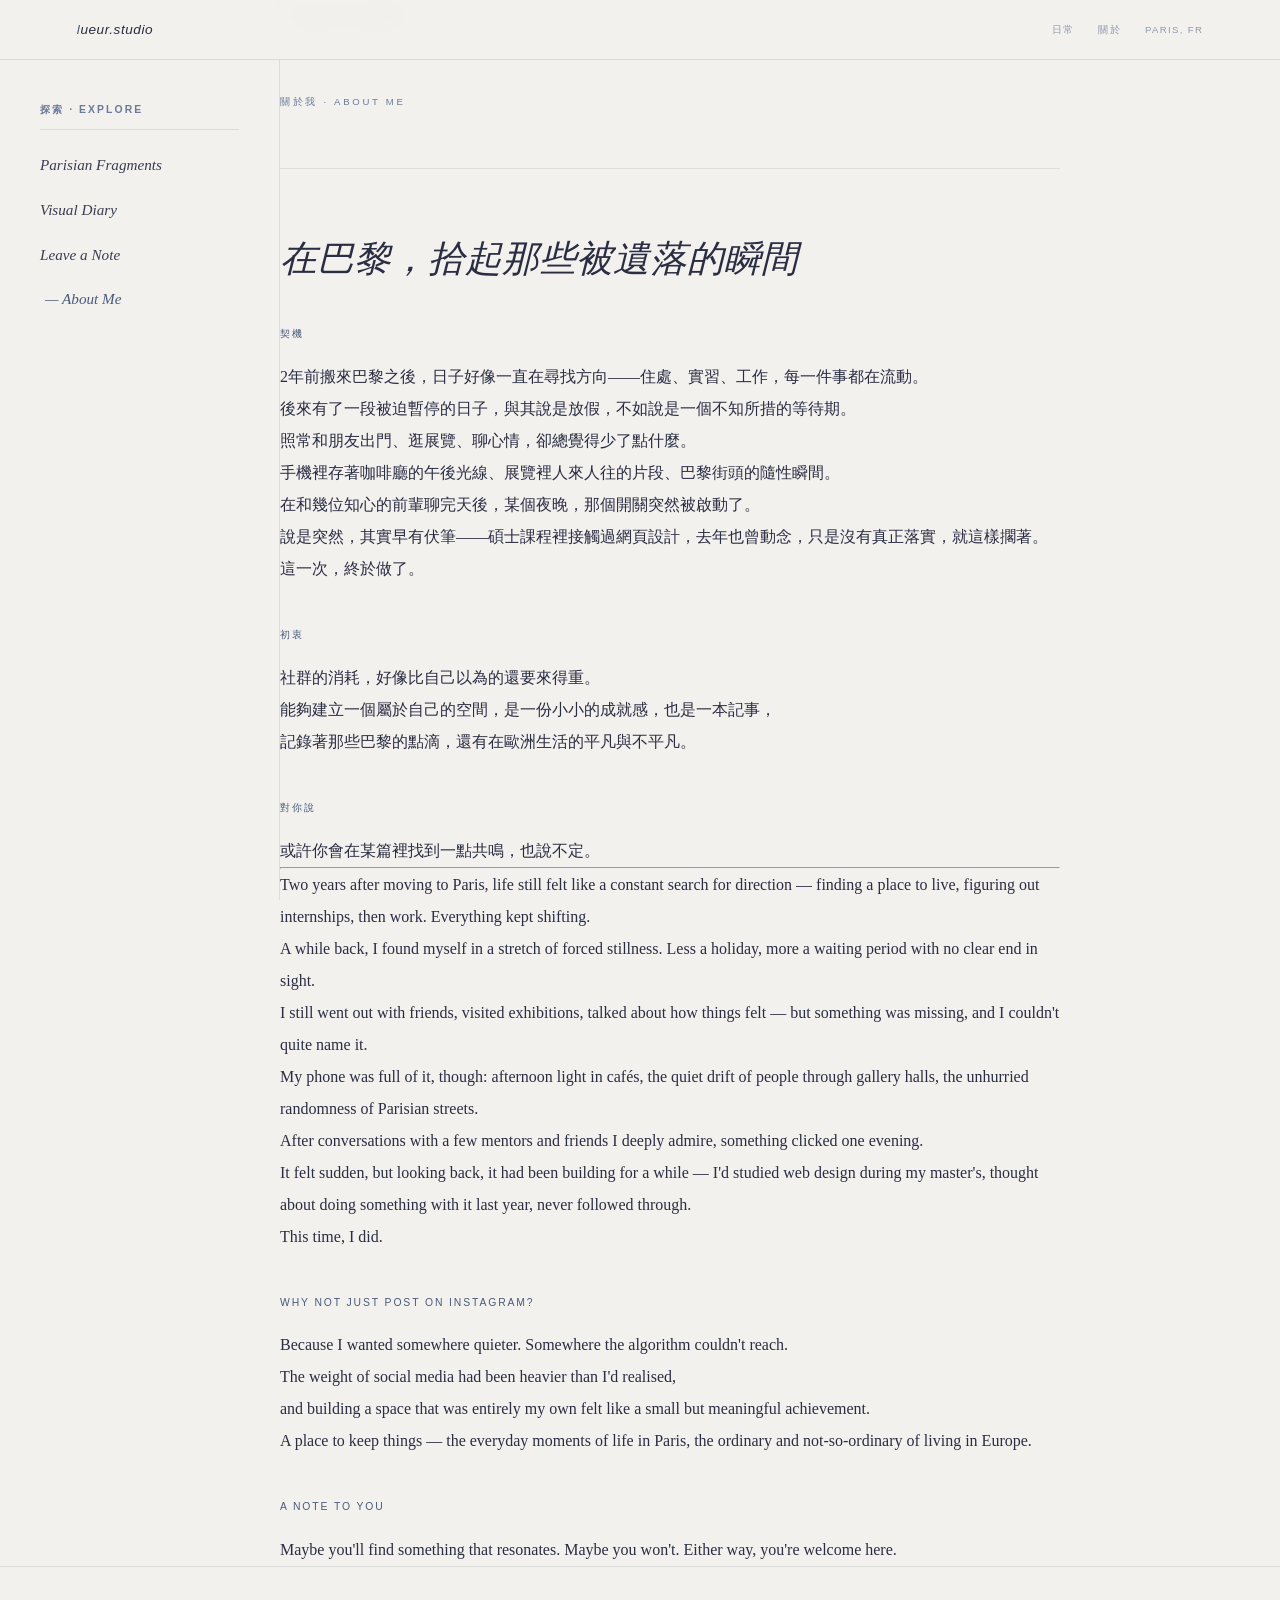
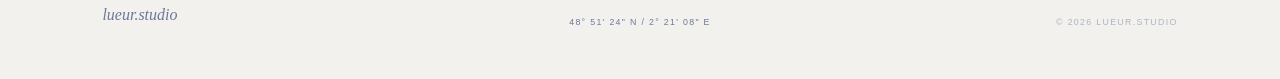
==== about.html @ e465d5a9 "Update about.html" ====
<!DOCTYPE html>
<html lang="zh-TW">
<head>
  <meta charset="UTF-8">
  <meta name="viewport" content="width=device-width, initial-scale=1">
  <title>About Me — lueur.studio</title>

  <style>
    *, *::before, *::after { box-sizing: border-box; margin: 0; padding: 0; }

    :root {
      --bg: #f2f1ee;
      --ink: #2b2d42;
      --ink2: #3a3c52;
      --muted: #8d99ae;
      --blue: #4a5a7a;
      --blue-mid: #6b7a9a;
      --border: rgba(43,45,66,.1);
      --serif: "Cormorant Garamond", "Noto Serif TC", serif;
      --mono: "Inter", sans-serif;
    }

    body {
      background: var(--bg);
      color: var(--ink);
      font-family: var(--serif);
      font-size: 16px;
      font-weight: 300;
      line-height: 2;
    }

    nav {
      position: fixed;
      top: 0;
      right: 0;
      left: 0;
      z-index: 10;
      display: flex;
      align-items: center;
      justify-content: space-between;
      height: 60px;
      padding: 0 6vw;
      border-bottom: 1px solid var(--border);
      background: rgba(242,241,238,.9);
      backdrop-filter: blur(12px);
    }

    .logo {
      color: var(--ink);
      font-family: var(--mono);
      font-size: .85rem;
      font-style: italic;
      letter-spacing: .04em;
      text-decoration: none;
    }

    .logo span { color: var(--blue); }

    .nav-r {
      display: flex;
      gap: 1.5rem;
      align-items: center;
    }

    .nav-r a,
    .nav-r span {
      color: var(--muted);
      font-family: var(--mono);
      font-size: .6rem;
      letter-spacing: .14em;
      text-decoration: none;
      text-transform: uppercase;
    }

    .main-wrapper {
      display: flex;
      flex-direction: column;
    }

    .sidebar {
      width: 100%;
      padding: 100px 2.5rem 3rem;
      border-right: 1px solid var(--border);
    }

    .side-group h3 {
      margin-bottom: 1.2rem;
      padding-bottom: .5rem;
      border-bottom: 1px solid var(--border);
      color: var(--blue-mid);
      font-family: var(--mono);
      font-size: .65rem;
      letter-spacing: .2em;
      text-transform: uppercase;
    }

    .side-list { list-style: none; }
    .side-list li { margin-bottom: .8rem; }

    .side-list a {
      color: var(--ink2);
      font-family: var(--serif);
      font-size: .95rem;
      font-style: italic;
      text-decoration: none;
    }

    .side-list a:hover,
    .side-list a.is-active {
      padding-left: 5px;
      color: var(--blue);
    }

    .side-list a.is-active::before {
      content: "— ";
    }

    main {
      flex-grow: 1;
      min-width: 0;
    }

    .about-page {
  max-width: 940px;
  margin: 0 auto;
  padding: 7rem 8% 7rem;
}

    .back-home {
      display: inline-block;
      margin-bottom: 4rem;
      color: #34312c;
      font-family: var(--serif);
      font-size: .7rem;
      letter-spacing: .16em;
      text-decoration: none;
    }

    .back-home:hover { opacity: .55; }

    .about-intro {
      max-width: 780px;
    }

    .page-label {
      display: block;
      margin-bottom: 1.2rem;
      color: var(--blue-mid);
      font-family: var(--mono);
      font-size: .6rem;
      letter-spacing: .28em;
      text-transform: uppercase;
    }

    h1 {
      margin-bottom: 3rem;
      color: var(--ink);
      font-size: clamp(2.5rem, 5vw, 4.6rem);
      font-weight: 400;
      letter-spacing: .1em;
      line-height: 1.15;
    }

    .about-intro p {
      max-width: 700px;
      margin-bottom: 1.5rem;
      color: var(--ink2);
      font-family: "Noto Serif TC", serif;
      font-size: 1rem;
      line-height: 2.3;
    }

    .about-details {
      display: grid;
      grid-template-columns: repeat(3, 1fr);
      gap: 1rem;
      max-width: 700px;
      margin-top: 4rem;
      padding-top: 1.5rem;
      border-top: 1px solid var(--border);
    }

    .about-details span {
      color: var(--blue-mid);
      font-family: var(--mono);
      font-size: .58rem;
      letter-spacing: .14em;
      text-transform: uppercase;
    }

    footer {
      display: grid;
      grid-template-columns: 1fr auto 1fr;
      gap: 2rem;
      align-items: end;
      padding: 2rem 8% 3rem;
      border-top: 1px solid var(--border);
    }

    footer a,
    footer p {
      margin: 0;
      color: var(--blue-mid);
      font-family: var(--mono);
      font-size: .55rem;
      letter-spacing: .15em;
      text-decoration: none;
      text-transform: uppercase;
    }

    footer a {
      font-family: var(--serif);
      font-size: 1rem;
      font-style: italic;
      letter-spacing: 0;
      text-transform: none;
    }

    footer p:nth-child(2) { text-align: center; }
    footer p:last-child { text-align: right; opacity: .5; }
.about-story {
  max-width: 780px;
  margin: 3.5rem 0 0;
  padding: 4rem 0 0;
  border-top: 1px solid var(--border);
}

.about-story h2 {
  margin-bottom: 2.5rem;
  color: var(--ink);
  font-size: clamp(1.7rem, 3vw, 2.3rem);
  font-style: italic;
  font-weight: 400;
  line-height: 1.4;
}

.about-story h3 {
  margin: 2.5rem 0 1rem;
  color: var(--blue);
  font-family: var(--mono);
  font-size: .65rem;
  font-style: normal;
  font-weight: 400;
  letter-spacing: .18em;
  text-transform: uppercase;
}
    @media (min-width: 1024px) {
      .main-wrapper { flex-direction: row; }

      .sidebar {
        position: sticky;
        top: 0;
        width: 280px;
        height: 100vh;
        flex-shrink: 0;
      }
    }

    @media (max-width: 768px) {
      .nav-r { gap: .8rem; }

      .about-page {
  padding: 5rem 1.5rem 4rem;
    }

      .about-details {
        grid-template-columns: 1fr;
        gap: .5rem;
      }

      footer {
        display: flex;
        flex-direction: column;
        gap: .8rem;
        align-items: flex-start;
        padding: 2rem 1.5rem 2.5rem;
      }

      footer p:nth-child(2),
      footer p:last-child {
        text-align: left;
      }
    }
  </style>
</head>

<body>
  <nav>
    <a class="logo" href="index.html"><span>l</span>ueur.studio</a>

    <div class="nav-r">
      <a href="journal.html">日常</a>
      <a href="about.html">關於</a>
      <span>Paris, FR</span>
    </div>
  </nav>

  <div class="main-wrapper">
    <aside class="sidebar">
      <div class="side-group">
        <h3>探索 · Explore</h3>

        <ul class="side-list">
          <li><a href="journal.html">Parisian Fragments</a></li>
          <li><a href="index.html#gallery">Visual Diary</a></li>
          <li><a href="comments.html">Leave a Note</a></li>
          <li><a class="is-active" href="about.html">About Me</a></li>
        </ul>
      </div>
    </aside>

    <main>
      <section class="about-hero">
        <a class="back-home" href="index.html">← BACK TO HOME</a>

        <div class="about-intro">
          <span class="page-label">關於我 · ABOUT ME</span>
          </div>
          </section>
        <section class="about-story">
    <h2>在巴黎，拾起那些被遺落的瞬間</h2>
  
    <h3>契機</h3>
    <p>
      2年前搬來巴黎之後，日子好像一直在尋找方向——住處、實習、工作，每一件事都在流動。<br>
      後來有了一段被迫暫停的日子，與其說是放假，不如說是一個不知所措的等待期。<br>
      照常和朋友出門、逛展覽、聊心情，卻總覺得少了點什麼。
    </p>
  
    <p>
    手機裡存著咖啡廳的午後光線、展覽裡人來人往的片段、巴黎街頭的隨性瞬間。<br>
    在和幾位知心的前輩聊完天後，某個夜晚，那個開關突然被啟動了。<br>
    說是突然，其實早有伏筆——碩士課程裡接觸過網頁設計，去年也曾動念，只是沒有真正落實，就這樣擱著。<br>
    這一次，終於做了。
  </p>

  <h3>初衷</h3>
  <p>
    社群的消耗，好像比自己以為的還要來得重。<br>
    能夠建立一個屬於自己的空間，是一份小小的成就感，也是一本記事，<br>
    記錄著那些巴黎的點滴，還有在歐洲生活的平凡與不平凡。
  </p>

  <h3>對你說</h3>
  <p>或許你會在某篇裡找到一點共鳴，也說不定。</p>

  <hr>

  <p>
    Two years after moving to Paris, life still felt like a constant search for direction — finding a place to live, figuring out internships, then work. Everything kept shifting.<br>
    A while back, I found myself in a stretch of forced stillness. Less a holiday, more a waiting period with no clear end in sight.<br>
    I still went out with friends, visited exhibitions, talked about how things felt — but something was missing, and I couldn't quite name it.
  </p>

  <p>
    My phone was full of it, though: afternoon light in cafés, the quiet drift of people through gallery halls, the unhurried randomness of Parisian streets.<br>
    After conversations with a few mentors and friends I deeply admire, something clicked one evening.<br>
    It felt sudden, but looking back, it had been building for a while — I'd studied web design during my master's, thought about doing something with it last year, never followed through.<br>
    This time, I did.
  </p>

  <h3>Why not just post on Instagram?</h3>
  <p>
    Because I wanted somewhere quieter. Somewhere the algorithm couldn't reach.<br>
    The weight of social media had been heavier than I'd realised,<br>
    and building a space that was entirely my own felt like a small but meaningful achievement.<br>
    A place to keep things — the everyday moments of life in Paris, the ordinary and not-so-ordinary of living in Europe.
  </p>

  <h3>A note to you</h3>
  <p>Maybe you'll find something that resonates. Maybe you won't. Either way, you're welcome here.</p>
</section>
      
    </main>
  </div>

  <footer>
    <a href="index.html">lueur.studio</a>
    <p>48° 51' 24" N / 2° 21' 08" E</p>
    <p>© 2026 lueur.studio</p>
  </footer>
</body>
</html>
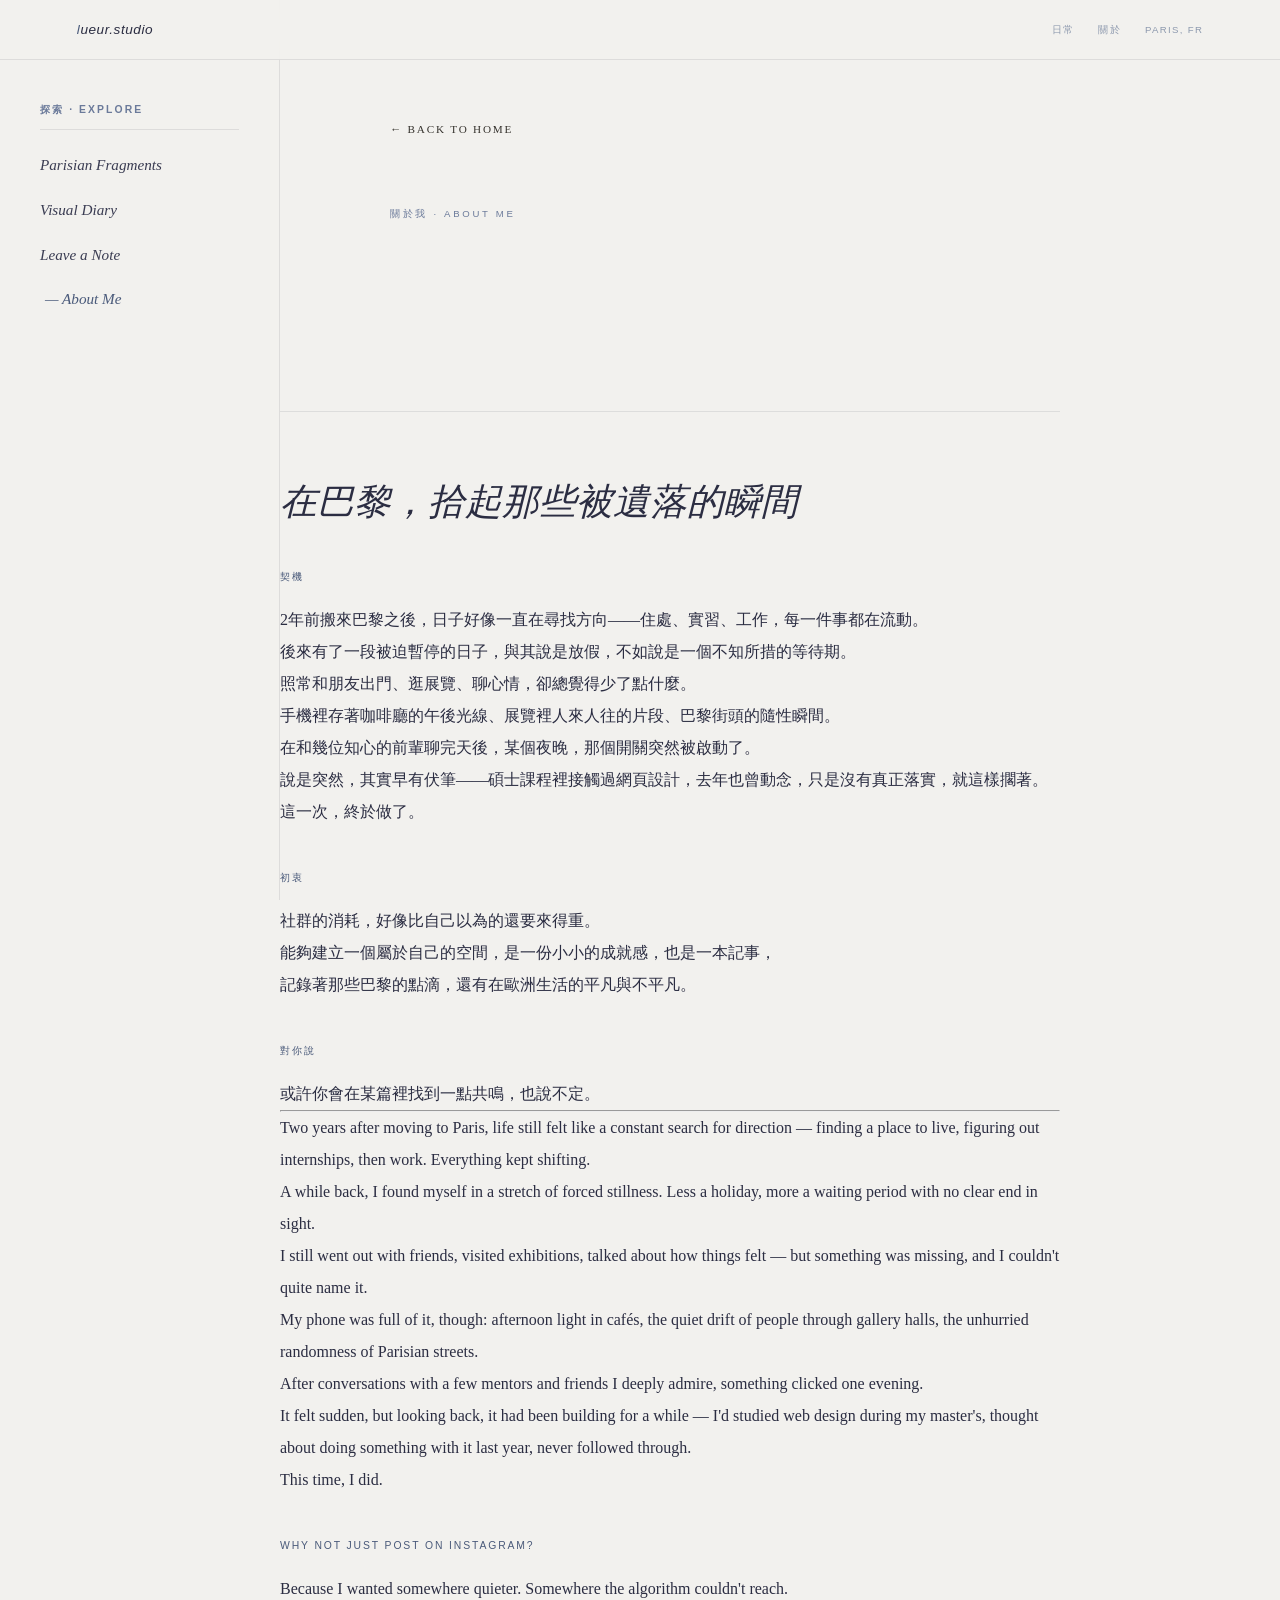
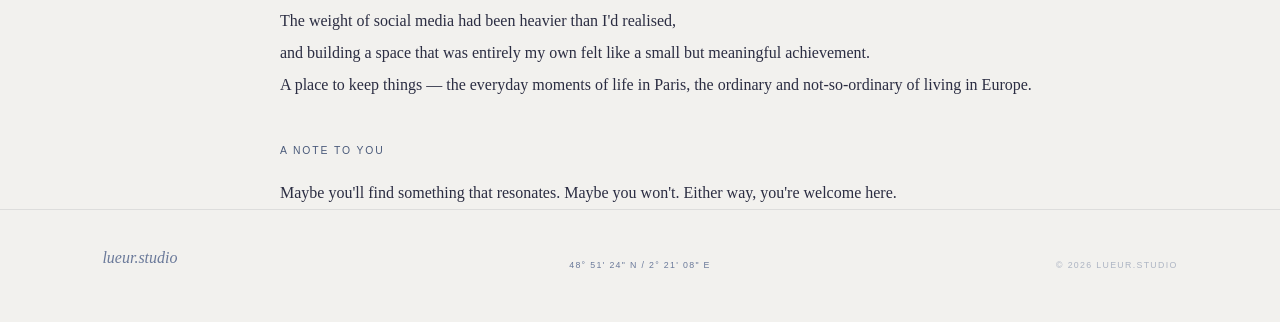
==== commit 039203ca: "Update about.html" ====
--- a/about.html
+++ b/about.html
@@ -310,7 +310,7 @@
     </aside>
 
     <main>
-      <section class="about-hero">
+      <section class="about-page">
         <a class="back-home" href="index.html">← BACK TO HOME</a>
 
         <div class="about-intro">
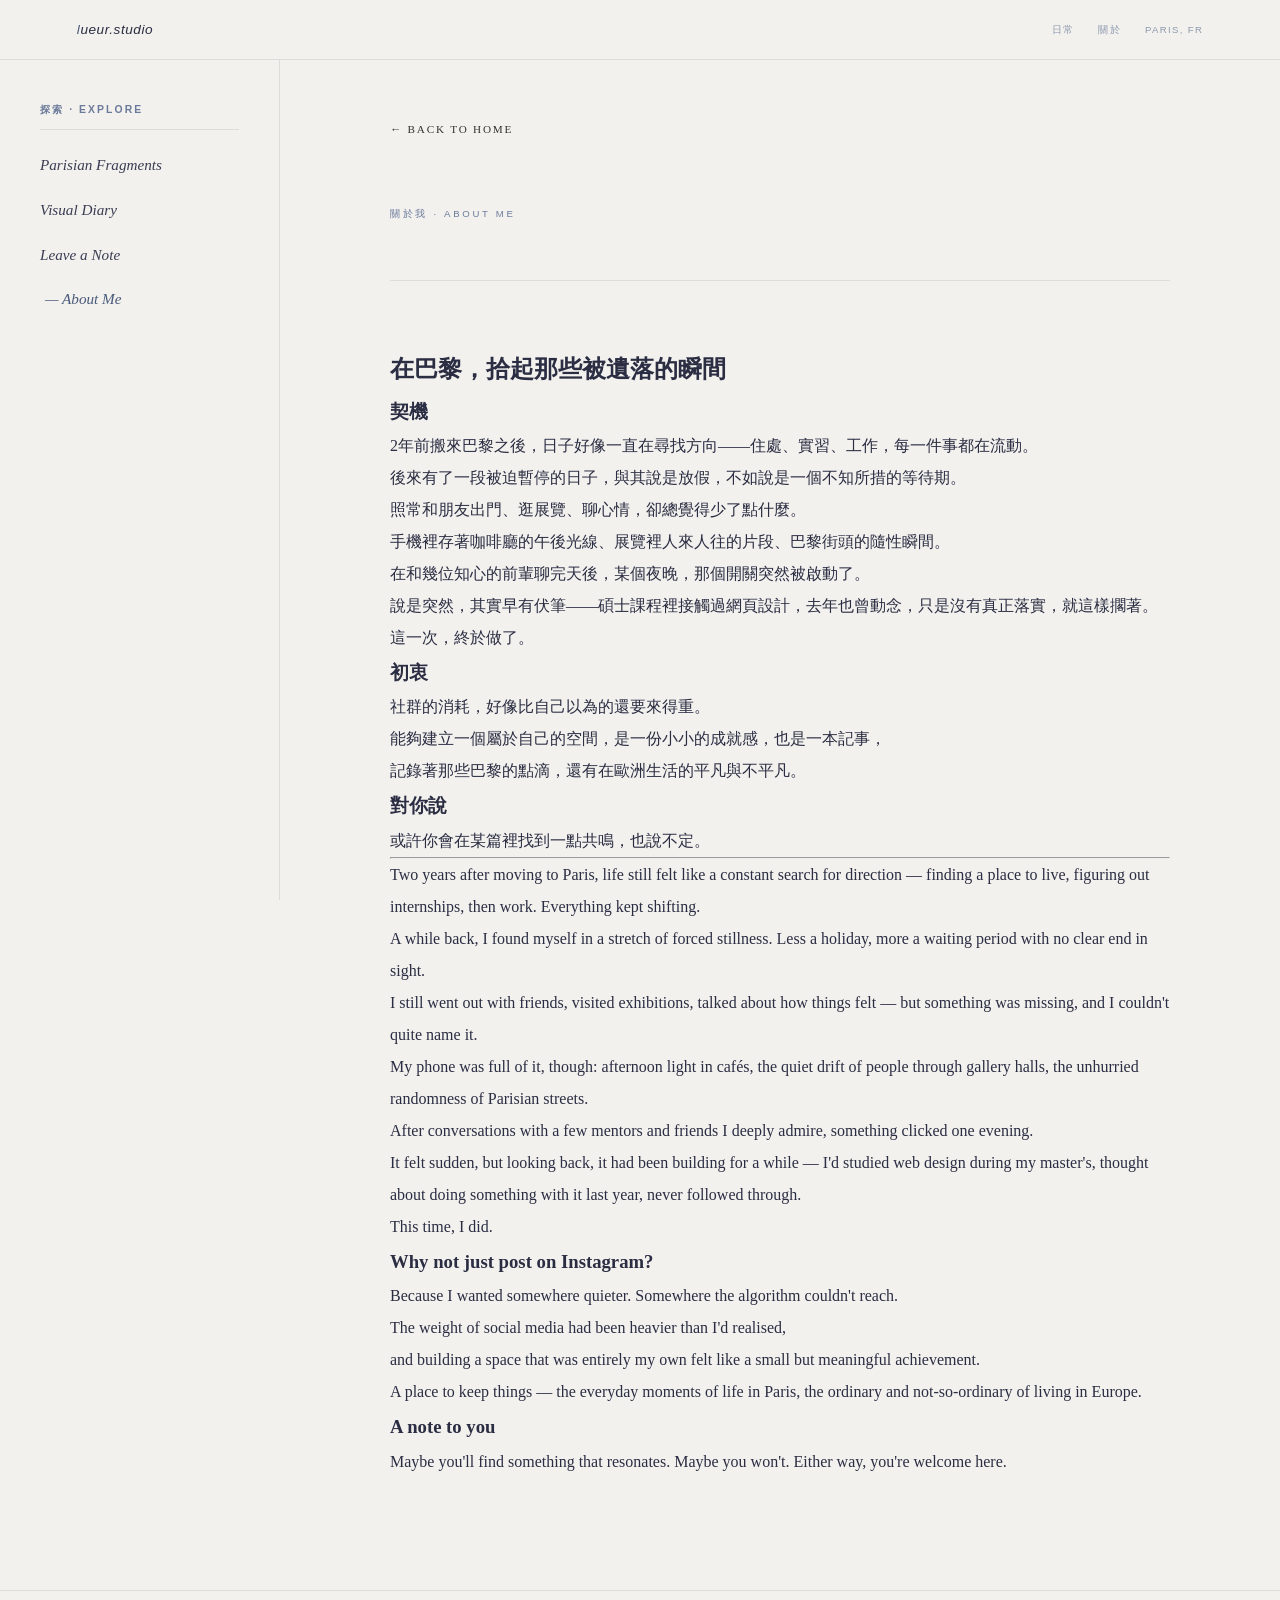
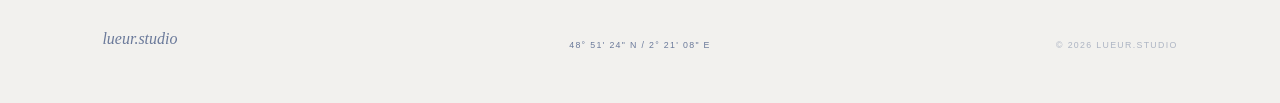
==== commit 979d47f0: "Update about.html" ====
--- a/about.html
+++ b/about.html
@@ -316,8 +316,8 @@
         <div class="about-intro">
           <span class="page-label">關於我 · ABOUT ME</span>
           </div>
+          <section class="about-story">
           </section>
-        <section class="about-story">
     <h2>在巴黎，拾起那些被遺落的瞬間</h2>
   
     <h3>契機</h3>
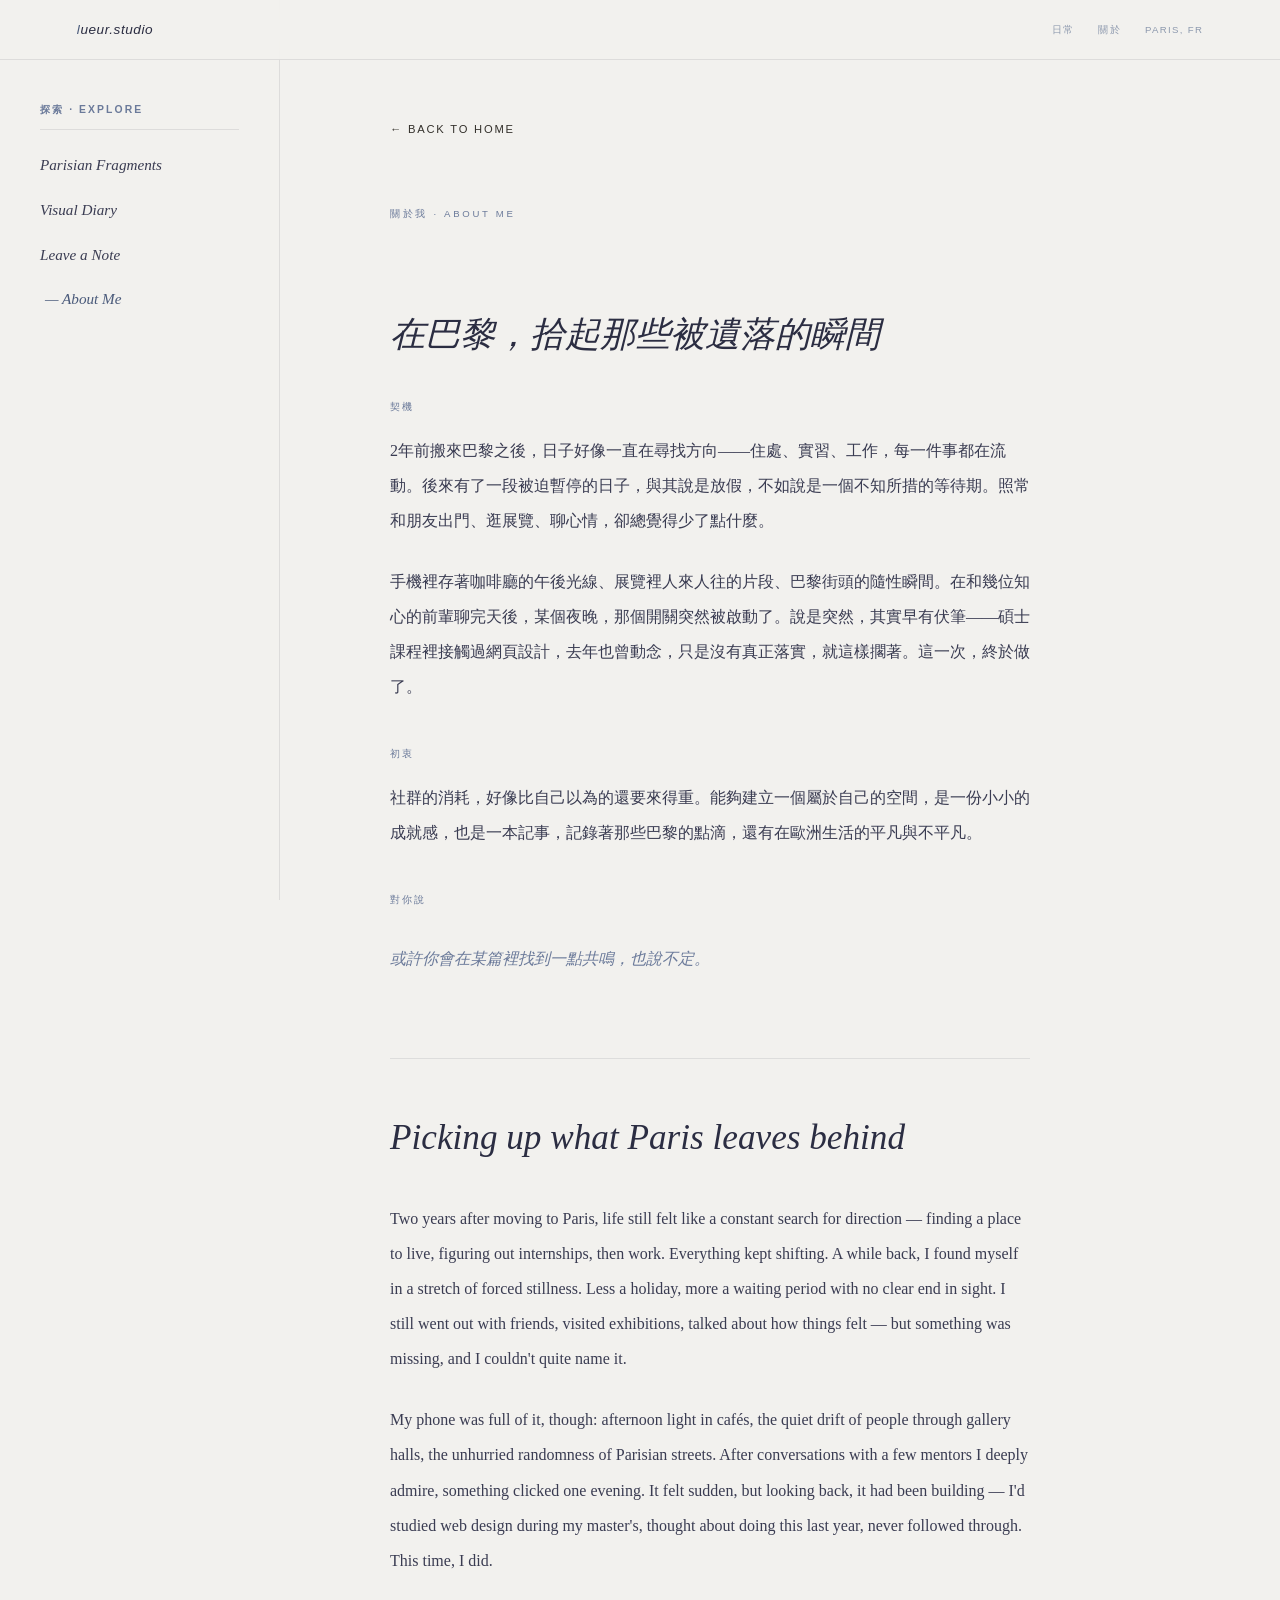
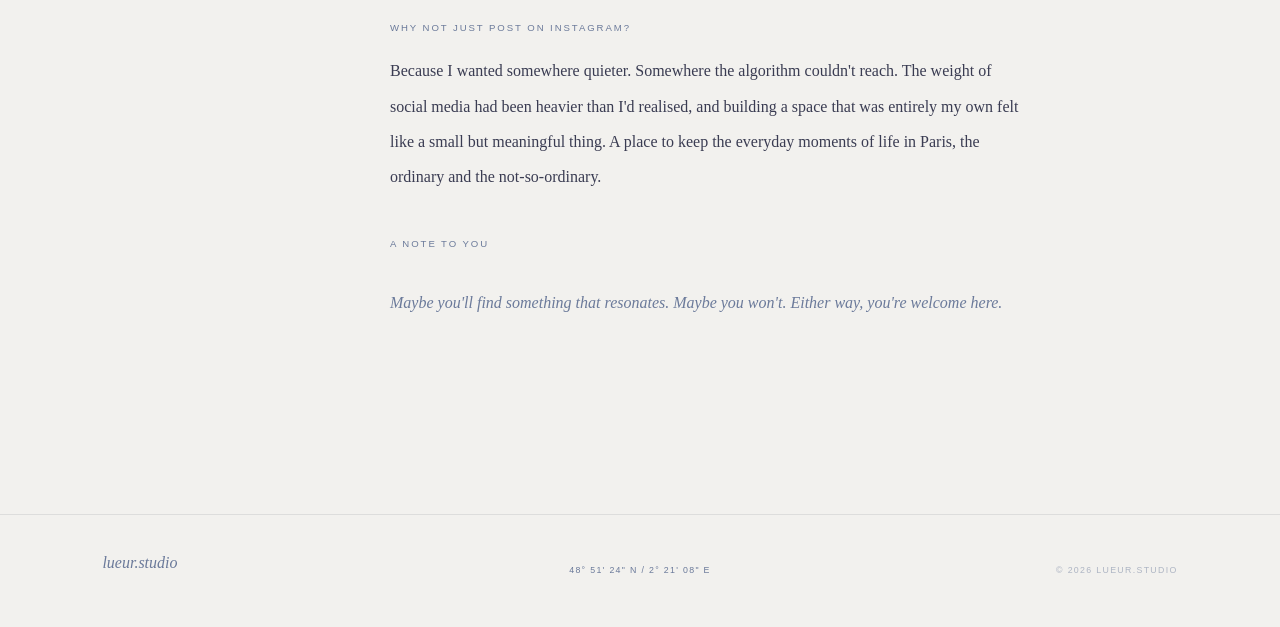
==== commit f4acf8a1: "Update about.html" ====
--- a/about.html
+++ b/about.html
@@ -4,380 +4,148 @@
   <meta charset="UTF-8">
   <meta name="viewport" content="width=device-width, initial-scale=1">
   <title>About Me — lueur.studio</title>
+  <style>
+    *,*::before,*::after{box-sizing:border-box;margin:0;padding:0}
+    :root{
+      --bg:#f2f1ee;--ink:#2b2d42;--ink2:#3a3c52;
+      --muted:#8d99ae;--blue:#4a5a7a;--blue-mid:#6b7a9a;
+      --border:rgba(43,45,66,.1);
+      --serif:"Cormorant Garamond","Noto Serif TC",serif;
+      --mono:"Inter",sans-serif;
+    }
+    html{scroll-behavior:smooth}
+    body{background:var(--bg);color:var(--ink);font-family:var(--serif);font-size:16px;font-weight:300;line-height:2}
 
-  <style>
-    *, *::before, *::after { box-sizing: border-box; margin: 0; padding: 0; }
+    /* NAV */
+    nav{position:fixed;top:0;right:0;left:0;z-index:10;display:flex;align-items:center;justify-content:space-between;height:60px;padding:0 6vw;border-bottom:1px solid var(--border);background:rgba(242,241,238,.9);backdrop-filter:blur(12px)}
+    .logo{color:var(--ink);font-family:var(--mono);font-size:.85rem;font-style:italic;letter-spacing:.04em;text-decoration:none}
+    .logo span{color:var(--blue)}
+    .nav-r{display:flex;gap:1.5rem;align-items:center}
+    .nav-r a,.nav-r span{color:var(--muted);font-family:var(--mono);font-size:.6rem;letter-spacing:.14em;text-decoration:none;text-transform:uppercase}
 
-    :root {
-      --bg: #f2f1ee;
-      --ink: #2b2d42;
-      --ink2: #3a3c52;
-      --muted: #8d99ae;
-      --blue: #4a5a7a;
-      --blue-mid: #6b7a9a;
-      --border: rgba(43,45,66,.1);
-      --serif: "Cormorant Garamond", "Noto Serif TC", serif;
-      --mono: "Inter", sans-serif;
+    /* LAYOUT */
+    .main-wrapper{display:flex;flex-direction:column}
+    .sidebar{width:100%;padding:100px 2.5rem 3rem;border-right:1px solid var(--border)}
+    .side-group h3{margin-bottom:1.2rem;padding-bottom:.5rem;border-bottom:1px solid var(--border);color:var(--blue-mid);font-family:var(--mono);font-size:.65rem;letter-spacing:.2em;text-transform:uppercase}
+    .side-list{list-style:none}
+    .side-list li{margin-bottom:.8rem}
+    .side-list a{color:var(--ink2);font-family:var(--serif);font-size:.95rem;font-style:italic;text-decoration:none;transition:all .3s}
+    .side-list a:hover,.side-list a.is-active{padding-left:5px;color:var(--blue)}
+    .side-list a.is-active::before{content:"— "}
+    main{flex-grow:1;min-width:0}
+
+    /* ABOUT PAGE */
+    .about-page{max-width:940px;margin:0 auto;padding:7rem 8% 7rem}
+    .back-home{display:inline-block;margin-bottom:4rem;color:#34312c;font-family:var(--mono);font-size:.7rem;letter-spacing:.16em;text-decoration:none}
+    .back-home:hover{opacity:.55}
+    .page-label{display:block;margin-bottom:2rem;color:var(--blue-mid);font-family:var(--mono);font-size:.6rem;letter-spacing:.28em;text-transform:uppercase}
+
+    /* LETTER STYLE */
+    .letter-wrap{max-width:640px}
+    .letter-block{padding:3.5rem 0}
+    .letter-title{font-family:var(--serif);font-size:clamp(1.6rem,3vw,2.2rem);font-weight:400;font-style:italic;color:var(--ink);margin-bottom:2.5rem;line-height:1.3}
+    .letter-block h3{font-family:var(--mono);font-size:.6rem;letter-spacing:.2em;text-transform:uppercase;color:var(--blue-mid);margin:2.5rem 0 1rem;font-weight:400}
+    .letter-block p{font-family:"Noto Serif TC",serif;font-size:1rem;line-height:2.2;color:var(--ink2);margin-bottom:1.6rem;font-weight:300}
+    .letter-sign{font-style:italic;color:var(--blue-mid) !important;margin-top:2rem !important}
+    .letter-divider{border:none;border-top:1px solid var(--border);margin:0}
+
+    /* FOOTER */
+    footer{display:grid;grid-template-columns:1fr auto 1fr;gap:2rem;align-items:end;padding:2rem 8% 3rem;border-top:1px solid var(--border)}
+    footer a,footer p{margin:0;color:var(--blue-mid);font-family:var(--mono);font-size:.55rem;letter-spacing:.15em;text-decoration:none;text-transform:uppercase}
+    footer a{font-family:var(--serif);font-size:1rem;font-style:italic;letter-spacing:0;text-transform:none}
+    footer p:nth-child(2){text-align:center}
+    footer p:last-child{text-align:right;opacity:.5}
+
+    /* RESPONSIVE */
+    @media(min-width:1024px){
+      .main-wrapper{flex-direction:row}
+      .sidebar{position:sticky;top:0;width:280px;height:100vh;flex-shrink:0}
     }
-
-    body {
-      background: var(--bg);
-      color: var(--ink);
-      font-family: var(--serif);
-      font-size: 16px;
-      font-weight: 300;
-      line-height: 2;
-    }
-
-    nav {
-      position: fixed;
-      top: 0;
-      right: 0;
-      left: 0;
-      z-index: 10;
-      display: flex;
-      align-items: center;
-      justify-content: space-between;
-      height: 60px;
-      padding: 0 6vw;
-      border-bottom: 1px solid var(--border);
-      background: rgba(242,241,238,.9);
-      backdrop-filter: blur(12px);
-    }
-
-    .logo {
-      color: var(--ink);
-      font-family: var(--mono);
-      font-size: .85rem;
-      font-style: italic;
-      letter-spacing: .04em;
-      text-decoration: none;
-    }
-
-    .logo span { color: var(--blue); }
-
-    .nav-r {
-      display: flex;
-      gap: 1.5rem;
-      align-items: center;
-    }
-
-    .nav-r a,
-    .nav-r span {
-      color: var(--muted);
-      font-family: var(--mono);
-      font-size: .6rem;
-      letter-spacing: .14em;
-      text-decoration: none;
-      text-transform: uppercase;
-    }
-
-    .main-wrapper {
-      display: flex;
-      flex-direction: column;
-    }
-
-    .sidebar {
-      width: 100%;
-      padding: 100px 2.5rem 3rem;
-      border-right: 1px solid var(--border);
-    }
-
-    .side-group h3 {
-      margin-bottom: 1.2rem;
-      padding-bottom: .5rem;
-      border-bottom: 1px solid var(--border);
-      color: var(--blue-mid);
-      font-family: var(--mono);
-      font-size: .65rem;
-      letter-spacing: .2em;
-      text-transform: uppercase;
-    }
-
-    .side-list { list-style: none; }
-    .side-list li { margin-bottom: .8rem; }
-
-    .side-list a {
-      color: var(--ink2);
-      font-family: var(--serif);
-      font-size: .95rem;
-      font-style: italic;
-      text-decoration: none;
-    }
-
-    .side-list a:hover,
-    .side-list a.is-active {
-      padding-left: 5px;
-      color: var(--blue);
-    }
-
-    .side-list a.is-active::before {
-      content: "— ";
-    }
-
-    main {
-      flex-grow: 1;
-      min-width: 0;
-    }
-
-    .about-page {
-  max-width: 940px;
-  margin: 0 auto;
-  padding: 7rem 8% 7rem;
-}
-
-    .back-home {
-      display: inline-block;
-      margin-bottom: 4rem;
-      color: #34312c;
-      font-family: var(--serif);
-      font-size: .7rem;
-      letter-spacing: .16em;
-      text-decoration: none;
-    }
-
-    .back-home:hover { opacity: .55; }
-
-    .about-intro {
-      max-width: 780px;
-    }
-
-    .page-label {
-      display: block;
-      margin-bottom: 1.2rem;
-      color: var(--blue-mid);
-      font-family: var(--mono);
-      font-size: .6rem;
-      letter-spacing: .28em;
-      text-transform: uppercase;
-    }
-
-    h1 {
-      margin-bottom: 3rem;
-      color: var(--ink);
-      font-size: clamp(2.5rem, 5vw, 4.6rem);
-      font-weight: 400;
-      letter-spacing: .1em;
-      line-height: 1.15;
-    }
-
-    .about-intro p {
-      max-width: 700px;
-      margin-bottom: 1.5rem;
-      color: var(--ink2);
-      font-family: "Noto Serif TC", serif;
-      font-size: 1rem;
-      line-height: 2.3;
-    }
-
-    .about-details {
-      display: grid;
-      grid-template-columns: repeat(3, 1fr);
-      gap: 1rem;
-      max-width: 700px;
-      margin-top: 4rem;
-      padding-top: 1.5rem;
-      border-top: 1px solid var(--border);
-    }
-
-    .about-details span {
-      color: var(--blue-mid);
-      font-family: var(--mono);
-      font-size: .58rem;
-      letter-spacing: .14em;
-      text-transform: uppercase;
-    }
-
-    footer {
-      display: grid;
-      grid-template-columns: 1fr auto 1fr;
-      gap: 2rem;
-      align-items: end;
-      padding: 2rem 8% 3rem;
-      border-top: 1px solid var(--border);
-    }
-
-    footer a,
-    footer p {
-      margin: 0;
-      color: var(--blue-mid);
-      font-family: var(--mono);
-      font-size: .55rem;
-      letter-spacing: .15em;
-      text-decoration: none;
-      text-transform: uppercase;
-    }
-
-    footer a {
-      font-family: var(--serif);
-      font-size: 1rem;
-      font-style: italic;
-      letter-spacing: 0;
-      text-transform: none;
-    }
-
-    footer p:nth-child(2) { text-align: center; }
-    footer p:last-child { text-align: right; opacity: .5; }
-.about-story {
-  max-width: 780px;
-  margin: 3.5rem 0 0;
-  padding: 4rem 0 0;
-  border-top: 1px solid var(--border);
-}
-
-.about-story h2 {
-  margin-bottom: 2.5rem;
-  color: var(--ink);
-  font-size: clamp(1.7rem, 3vw, 2.3rem);
-  font-style: italic;
-  font-weight: 400;
-  line-height: 1.4;
-}
-
-.about-story h3 {
-  margin: 2.5rem 0 1rem;
-  color: var(--blue);
-  font-family: var(--mono);
-  font-size: .65rem;
-  font-style: normal;
-  font-weight: 400;
-  letter-spacing: .18em;
-  text-transform: uppercase;
-}
-    @media (min-width: 1024px) {
-      .main-wrapper { flex-direction: row; }
-
-      .sidebar {
-        position: sticky;
-        top: 0;
-        width: 280px;
-        height: 100vh;
-        flex-shrink: 0;
-      }
-    }
-
-    @media (max-width: 768px) {
-      .nav-r { gap: .8rem; }
-
-      .about-page {
-  padding: 5rem 1.5rem 4rem;
-    }
-
-      .about-details {
-        grid-template-columns: 1fr;
-        gap: .5rem;
-      }
-
-      footer {
-        display: flex;
-        flex-direction: column;
-        gap: .8rem;
-        align-items: flex-start;
-        padding: 2rem 1.5rem 2.5rem;
-      }
-
-      footer p:nth-child(2),
-      footer p:last-child {
-        text-align: left;
-      }
+    @media(max-width:768px){
+      .about-page{padding:5rem 1.5rem 4rem}
+      .nav-r{gap:.8rem}
+      footer{display:flex;flex-direction:column;gap:.8rem;align-items:flex-start;padding:2rem 1.5rem 2.5rem}
+      footer p:nth-child(2),footer p:last-child{text-align:left}
     }
   </style>
 </head>
+<body>
 
-<body>
-  <nav>
-    <a class="logo" href="index.html"><span>l</span>ueur.studio</a>
+<nav>
+  <a class="logo" href="index.html"><span>l</span>ueur.studio</a>
+  <div class="nav-r">
+    <a href="index.html">日常</a>
+    <a href="about.html">關於</a>
+    <span>Paris, FR</span>
+  </div>
+</nav>
 
-    <div class="nav-r">
-      <a href="journal.html">日常</a>
-      <a href="about.html">關於</a>
-      <span>Paris, FR</span>
+<div class="main-wrapper">
+
+  <aside class="sidebar">
+    <div class="side-group">
+      <h3>探索 · Explore</h3>
+      <ul class="side-list">
+        <li><a href="index.html">Parisian Fragments</a></li>
+        <li><a href="index.html#gallery">Visual Diary</a></li>
+        <li><a href="comments.html">Leave a Note</a></li>
+        <li><a class="is-active" href="about.html">About Me</a></li>
+      </ul>
     </div>
-  </nav>
+  </aside>
 
-  <div class="main-wrapper">
-    <aside class="sidebar">
-      <div class="side-group">
-        <h3>探索 · Explore</h3>
+  <main>
+    <section class="about-page">
+      <a class="back-home" href="index.html">← BACK TO HOME</a>
 
-        <ul class="side-list">
-          <li><a href="journal.html">Parisian Fragments</a></li>
-          <li><a href="index.html#gallery">Visual Diary</a></li>
-          <li><a href="comments.html">Leave a Note</a></li>
-          <li><a class="is-active" href="about.html">About Me</a></li>
-        </ul>
+      <div class="about-intro">
+        <span class="page-label">關於我 · ABOUT ME</span>
+
+        <div class="letter-wrap">
+
+          <!-- 中文版 -->
+          <div class="letter-block">
+            <h2 class="letter-title">在巴黎，拾起那些被遺落的瞬間</h2>
+
+            <h3>契機</h3>
+            <p>2年前搬來巴黎之後，日子好像一直在尋找方向——住處、實習、工作，每一件事都在流動。後來有了一段被迫暫停的日子，與其說是放假，不如說是一個不知所措的等待期。照常和朋友出門、逛展覽、聊心情，卻總覺得少了點什麼。</p>
+            <p>手機裡存著咖啡廳的午後光線、展覽裡人來人往的片段、巴黎街頭的隨性瞬間。在和幾位知心的前輩聊完天後，某個夜晚，那個開關突然被啟動了。說是突然，其實早有伏筆——碩士課程裡接觸過網頁設計，去年也曾動念，只是沒有真正落實，就這樣擱著。這一次，終於做了。</p>
+
+            <h3>初衷</h3>
+            <p>社群的消耗，好像比自己以為的還要來得重。能夠建立一個屬於自己的空間，是一份小小的成就感，也是一本記事，記錄著那些巴黎的點滴，還有在歐洲生活的平凡與不平凡。</p>
+
+            <h3>對你說</h3>
+            <p class="letter-sign">或許你會在某篇裡找到一點共鳴，也說不定。</p>
+          </div>
+
+          <hr class="letter-divider">
+
+          <!-- 英文版 -->
+          <div class="letter-block">
+            <h2 class="letter-title">Picking up what Paris leaves behind</h2>
+
+            <p>Two years after moving to Paris, life still felt like a constant search for direction — finding a place to live, figuring out internships, then work. Everything kept shifting. A while back, I found myself in a stretch of forced stillness. Less a holiday, more a waiting period with no clear end in sight. I still went out with friends, visited exhibitions, talked about how things felt — but something was missing, and I couldn't quite name it.</p>
+            <p>My phone was full of it, though: afternoon light in cafés, the quiet drift of people through gallery halls, the unhurried randomness of Parisian streets. After conversations with a few mentors I deeply admire, something clicked one evening. It felt sudden, but looking back, it had been building — I'd studied web design during my master's, thought about doing this last year, never followed through. This time, I did.</p>
+
+            <h3>Why not just post on Instagram?</h3>
+            <p>Because I wanted somewhere quieter. Somewhere the algorithm couldn't reach. The weight of social media had been heavier than I'd realised, and building a space that was entirely my own felt like a small but meaningful thing. A place to keep the everyday moments of life in Paris, the ordinary and the not-so-ordinary.</p>
+
+            <h3>A note to you</h3>
+            <p class="letter-sign">Maybe you'll find something that resonates. Maybe you won't. Either way, you're welcome here.</p>
+          </div>
+
+        </div>
       </div>
-    </aside>
+    </section>
+  </main>
 
-    <main>
-      <section class="about-page">
-        <a class="back-home" href="index.html">← BACK TO HOME</a>
+</div>
 
-        <div class="about-intro">
-          <span class="page-label">關於我 · ABOUT ME</span>
-          </div>
-          <section class="about-story">
-          </section>
-    <h2>在巴黎，拾起那些被遺落的瞬間</h2>
-  
-    <h3>契機</h3>
-    <p>
-      2年前搬來巴黎之後，日子好像一直在尋找方向——住處、實習、工作，每一件事都在流動。<br>
-      後來有了一段被迫暫停的日子，與其說是放假，不如說是一個不知所措的等待期。<br>
-      照常和朋友出門、逛展覽、聊心情，卻總覺得少了點什麼。
-    </p>
-  
-    <p>
-    手機裡存著咖啡廳的午後光線、展覽裡人來人往的片段、巴黎街頭的隨性瞬間。<br>
-    在和幾位知心的前輩聊完天後，某個夜晚，那個開關突然被啟動了。<br>
-    說是突然，其實早有伏筆——碩士課程裡接觸過網頁設計，去年也曾動念，只是沒有真正落實，就這樣擱著。<br>
-    這一次，終於做了。
-  </p>
+<footer>
+  <a href="index.html">lueur.studio</a>
+  <p>48° 51' 24" N / 2° 21' 08" E</p>
+  <p>© 2026 lueur.studio</p>
+</footer>
 
-  <h3>初衷</h3>
-  <p>
-    社群的消耗，好像比自己以為的還要來得重。<br>
-    能夠建立一個屬於自己的空間，是一份小小的成就感，也是一本記事，<br>
-    記錄著那些巴黎的點滴，還有在歐洲生活的平凡與不平凡。
-  </p>
-
-  <h3>對你說</h3>
-  <p>或許你會在某篇裡找到一點共鳴，也說不定。</p>
-
-  <hr>
-
-  <p>
-    Two years after moving to Paris, life still felt like a constant search for direction — finding a place to live, figuring out internships, then work. Everything kept shifting.<br>
-    A while back, I found myself in a stretch of forced stillness. Less a holiday, more a waiting period with no clear end in sight.<br>
-    I still went out with friends, visited exhibitions, talked about how things felt — but something was missing, and I couldn't quite name it.
-  </p>
-
-  <p>
-    My phone was full of it, though: afternoon light in cafés, the quiet drift of people through gallery halls, the unhurried randomness of Parisian streets.<br>
-    After conversations with a few mentors and friends I deeply admire, something clicked one evening.<br>
-    It felt sudden, but looking back, it had been building for a while — I'd studied web design during my master's, thought about doing something with it last year, never followed through.<br>
-    This time, I did.
-  </p>
-
-  <h3>Why not just post on Instagram?</h3>
-  <p>
-    Because I wanted somewhere quieter. Somewhere the algorithm couldn't reach.<br>
-    The weight of social media had been heavier than I'd realised,<br>
-    and building a space that was entirely my own felt like a small but meaningful achievement.<br>
-    A place to keep things — the everyday moments of life in Paris, the ordinary and not-so-ordinary of living in Europe.
-  </p>
-
-  <h3>A note to you</h3>
-  <p>Maybe you'll find something that resonates. Maybe you won't. Either way, you're welcome here.</p>
-</section>
-      
-    </main>
-  </div>
-
-  <footer>
-    <a href="index.html">lueur.studio</a>
-    <p>48° 51' 24" N / 2° 21' 08" E</p>
-    <p>© 2026 lueur.studio</p>
-  </footer>
 </body>
 </html>
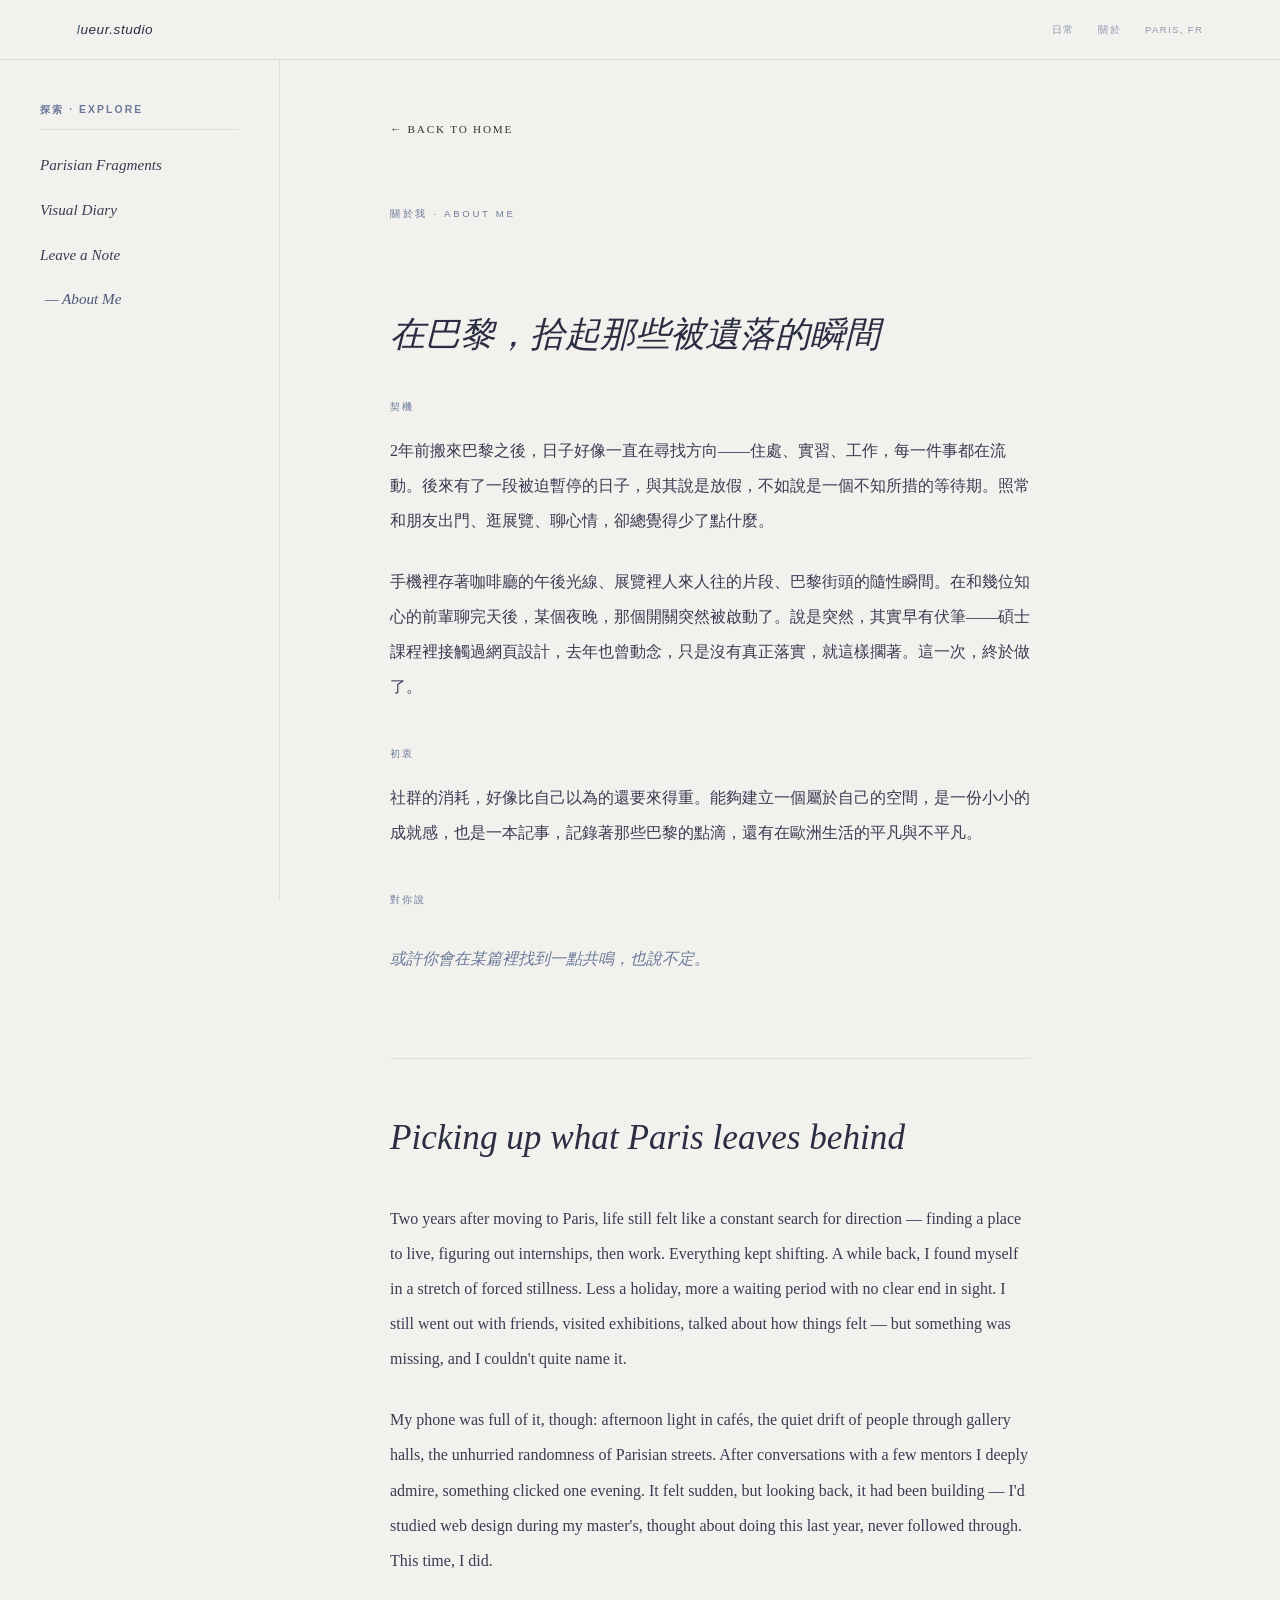
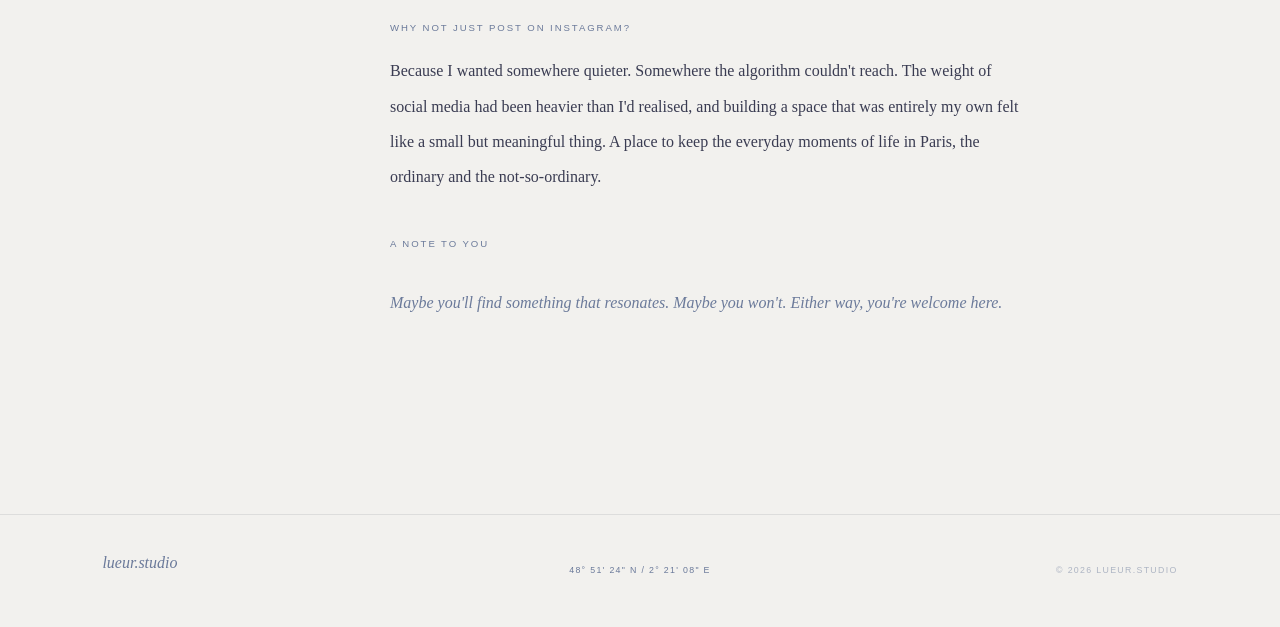
==== commit 0c164fd6: "Update about.html" ====
--- a/about.html
+++ b/about.html
@@ -15,14 +15,14 @@
     }
     html{scroll-behavior:smooth}
     body{background:var(--bg);color:var(--ink);font-family:var(--serif);font-size:16px;font-weight:300;line-height:2}
-
+ 
     /* NAV */
     nav{position:fixed;top:0;right:0;left:0;z-index:10;display:flex;align-items:center;justify-content:space-between;height:60px;padding:0 6vw;border-bottom:1px solid var(--border);background:rgba(242,241,238,.9);backdrop-filter:blur(12px)}
     .logo{color:var(--ink);font-family:var(--mono);font-size:.85rem;font-style:italic;letter-spacing:.04em;text-decoration:none}
     .logo span{color:var(--blue)}
     .nav-r{display:flex;gap:1.5rem;align-items:center}
     .nav-r a,.nav-r span{color:var(--muted);font-family:var(--mono);font-size:.6rem;letter-spacing:.14em;text-decoration:none;text-transform:uppercase}
-
+ 
     /* LAYOUT */
     .main-wrapper{display:flex;flex-direction:column}
     .sidebar{width:100%;padding:100px 2.5rem 3rem;border-right:1px solid var(--border)}
@@ -33,13 +33,13 @@
     .side-list a:hover,.side-list a.is-active{padding-left:5px;color:var(--blue)}
     .side-list a.is-active::before{content:"— "}
     main{flex-grow:1;min-width:0}
-
+ 
     /* ABOUT PAGE */
     .about-page{max-width:940px;margin:0 auto;padding:7rem 8% 7rem}
-    .back-home{display:inline-block;margin-bottom:4rem;color:#34312c;font-family:var(--mono);font-size:.7rem;letter-spacing:.16em;text-decoration:none}
+    .back-home{display:inline-block;margin-bottom:4rem;color:#34312c;font-family:var(--serif);font-size:.7rem;letter-spacing:.16em;text-decoration:none}
     .back-home:hover{opacity:.55}
     .page-label{display:block;margin-bottom:2rem;color:var(--blue-mid);font-family:var(--mono);font-size:.6rem;letter-spacing:.28em;text-transform:uppercase}
-
+ 
     /* LETTER STYLE */
     .letter-wrap{max-width:640px}
     .letter-block{padding:3.5rem 0}
@@ -48,14 +48,14 @@
     .letter-block p{font-family:"Noto Serif TC",serif;font-size:1rem;line-height:2.2;color:var(--ink2);margin-bottom:1.6rem;font-weight:300}
     .letter-sign{font-style:italic;color:var(--blue-mid) !important;margin-top:2rem !important}
     .letter-divider{border:none;border-top:1px solid var(--border);margin:0}
-
+ 
     /* FOOTER */
     footer{display:grid;grid-template-columns:1fr auto 1fr;gap:2rem;align-items:end;padding:2rem 8% 3rem;border-top:1px solid var(--border)}
     footer a,footer p{margin:0;color:var(--blue-mid);font-family:var(--mono);font-size:.55rem;letter-spacing:.15em;text-decoration:none;text-transform:uppercase}
     footer a{font-family:var(--serif);font-size:1rem;font-style:italic;letter-spacing:0;text-transform:none}
     footer p:nth-child(2){text-align:center}
     footer p:last-child{text-align:right;opacity:.5}
-
+ 
     /* RESPONSIVE */
     @media(min-width:1024px){
       .main-wrapper{flex-direction:row}
@@ -70,7 +70,7 @@
   </style>
 </head>
 <body>
-
+ 
 <nav>
   <a class="logo" href="index.html"><span>l</span>ueur.studio</a>
   <div class="nav-r">
@@ -79,9 +79,9 @@
     <span>Paris, FR</span>
   </div>
 </nav>
-
+ 
 <div class="main-wrapper">
-
+ 
   <aside class="sidebar">
     <div class="side-group">
       <h3>探索 · Explore</h3>
@@ -93,59 +93,59 @@
       </ul>
     </div>
   </aside>
-
+ 
   <main>
     <section class="about-page">
       <a class="back-home" href="index.html">← BACK TO HOME</a>
-
+ 
       <div class="about-intro">
         <span class="page-label">關於我 · ABOUT ME</span>
-
+ 
         <div class="letter-wrap">
-
+ 
           <!-- 中文版 -->
           <div class="letter-block">
             <h2 class="letter-title">在巴黎，拾起那些被遺落的瞬間</h2>
-
+ 
             <h3>契機</h3>
             <p>2年前搬來巴黎之後，日子好像一直在尋找方向——住處、實習、工作，每一件事都在流動。後來有了一段被迫暫停的日子，與其說是放假，不如說是一個不知所措的等待期。照常和朋友出門、逛展覽、聊心情，卻總覺得少了點什麼。</p>
             <p>手機裡存著咖啡廳的午後光線、展覽裡人來人往的片段、巴黎街頭的隨性瞬間。在和幾位知心的前輩聊完天後，某個夜晚，那個開關突然被啟動了。說是突然，其實早有伏筆——碩士課程裡接觸過網頁設計，去年也曾動念，只是沒有真正落實，就這樣擱著。這一次，終於做了。</p>
-
+ 
             <h3>初衷</h3>
             <p>社群的消耗，好像比自己以為的還要來得重。能夠建立一個屬於自己的空間，是一份小小的成就感，也是一本記事，記錄著那些巴黎的點滴，還有在歐洲生活的平凡與不平凡。</p>
-
+ 
             <h3>對你說</h3>
             <p class="letter-sign">或許你會在某篇裡找到一點共鳴，也說不定。</p>
           </div>
-
+ 
           <hr class="letter-divider">
-
+ 
           <!-- 英文版 -->
           <div class="letter-block">
             <h2 class="letter-title">Picking up what Paris leaves behind</h2>
-
+ 
             <p>Two years after moving to Paris, life still felt like a constant search for direction — finding a place to live, figuring out internships, then work. Everything kept shifting. A while back, I found myself in a stretch of forced stillness. Less a holiday, more a waiting period with no clear end in sight. I still went out with friends, visited exhibitions, talked about how things felt — but something was missing, and I couldn't quite name it.</p>
             <p>My phone was full of it, though: afternoon light in cafés, the quiet drift of people through gallery halls, the unhurried randomness of Parisian streets. After conversations with a few mentors I deeply admire, something clicked one evening. It felt sudden, but looking back, it had been building — I'd studied web design during my master's, thought about doing this last year, never followed through. This time, I did.</p>
-
+ 
             <h3>Why not just post on Instagram?</h3>
             <p>Because I wanted somewhere quieter. Somewhere the algorithm couldn't reach. The weight of social media had been heavier than I'd realised, and building a space that was entirely my own felt like a small but meaningful thing. A place to keep the everyday moments of life in Paris, the ordinary and the not-so-ordinary.</p>
-
+ 
             <h3>A note to you</h3>
             <p class="letter-sign">Maybe you'll find something that resonates. Maybe you won't. Either way, you're welcome here.</p>
           </div>
-
+ 
         </div>
       </div>
     </section>
   </main>
-
+ 
 </div>
-
+ 
 <footer>
   <a href="index.html">lueur.studio</a>
   <p>48° 51' 24" N / 2° 21' 08" E</p>
   <p>© 2026 lueur.studio</p>
 </footer>
-
+ 
 </body>
 </html>
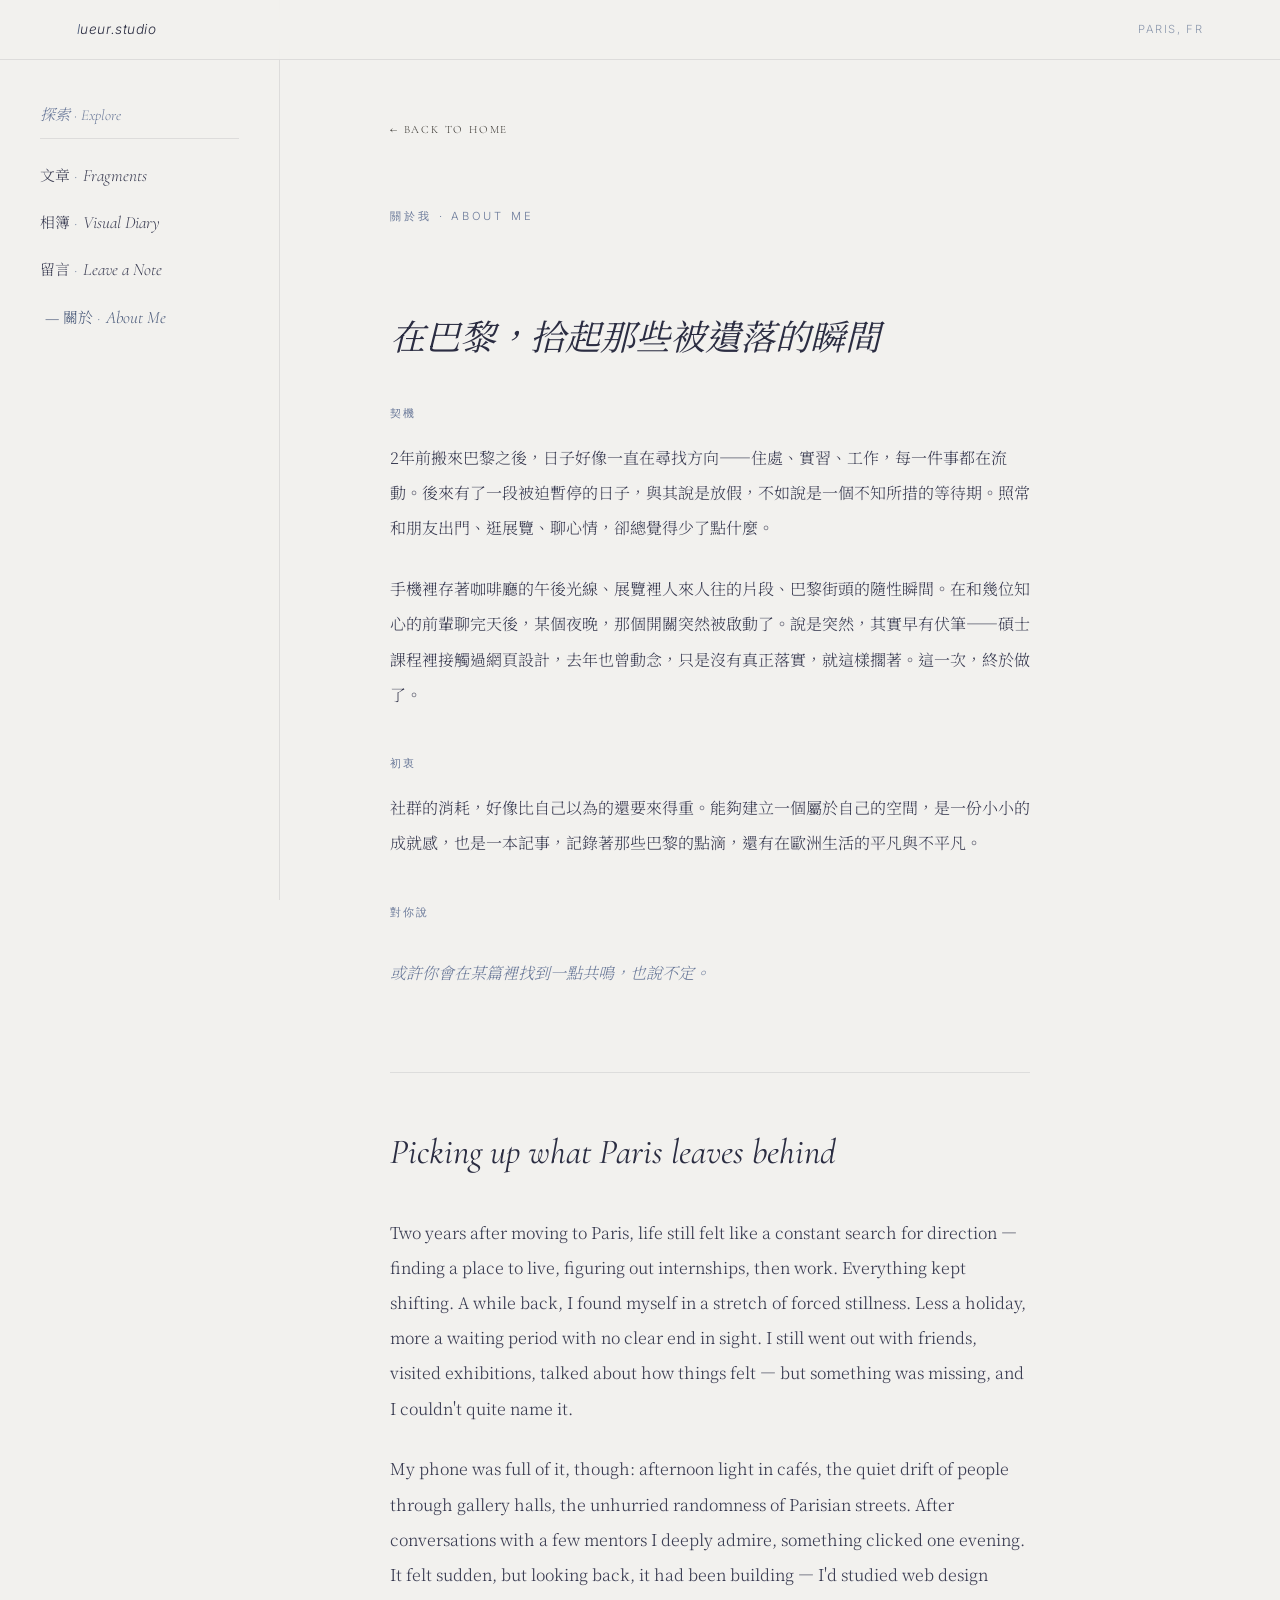
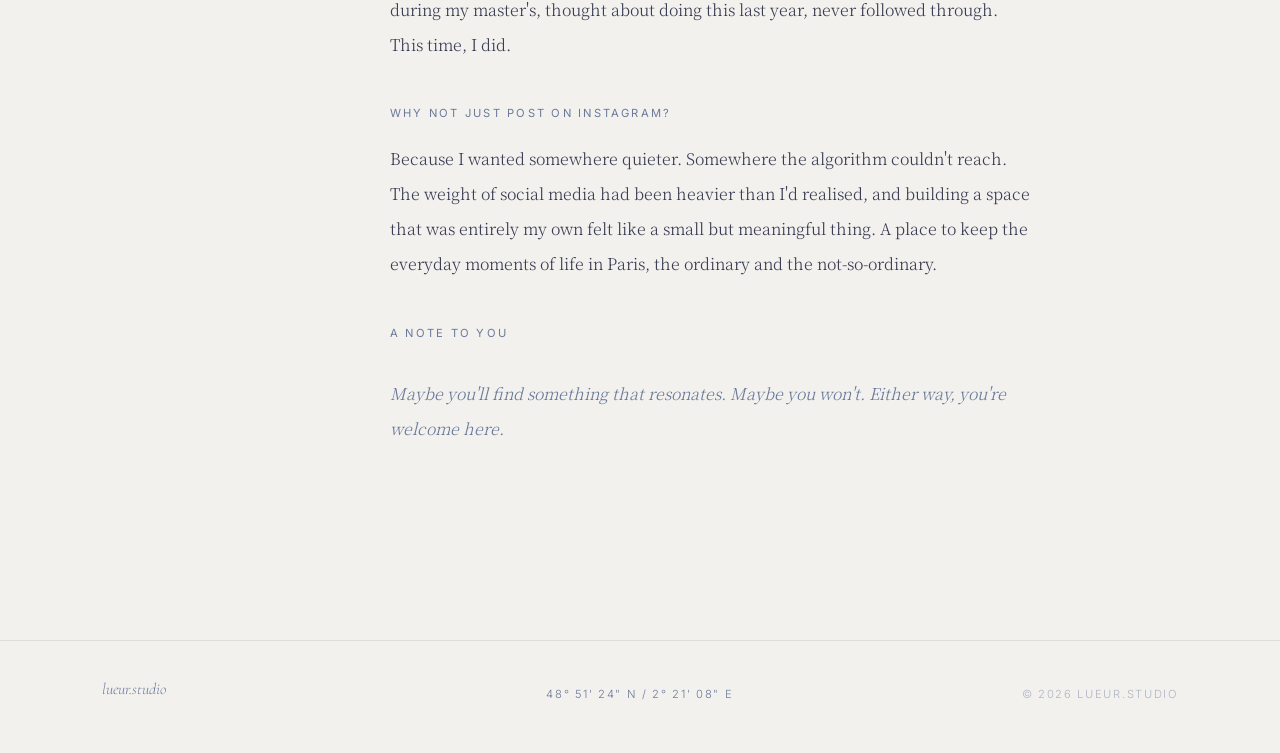
==== commit e999ddb9: "手機選單、載入字型、首頁最新文章、選單中英並列 - 手機和平板：左側選單收進右上角 MENU 按鈕（site.js） - 全站載入 Google Fonts（Cormorant Garamond、No" ====
--- a/about.html
+++ b/about.html
@@ -4,6 +4,24 @@
   <meta charset="UTF-8">
   <meta name="viewport" content="width=device-width, initial-scale=1">
   <title>About Me — lueur.studio</title>
+
+  <meta name="description" content="一個搬來巴黎的台灣人，為什麼開始記錄巴黎的日常。">
+  <link rel="canonical" href="https://lueur-studio-lab.github.io/ay/about.html">
+  <meta property="og:type" content="website">
+  <meta property="og:site_name" content="lueur.studio">
+  <meta property="og:locale" content="zh_TW">
+  <meta property="og:title" content="關於我 · About Me — lueur.studio">
+  <meta property="og:description" content="一個搬來巴黎的台灣人，為什麼開始記錄巴黎的日常。">
+  <meta property="og:url" content="https://lueur-studio-lab.github.io/ay/about.html">
+  <meta property="og:image" content="https://lueur-studio-lab.github.io/ay/images/palaisroyal02.webp">
+  <meta name="twitter:card" content="summary_large_image">
+  <script async src="https://www.googletagmanager.com/gtag/js?id=G-SZRMZ00SD1"></script>
+  <script>
+    window.dataLayer = window.dataLayer || [];
+    function gtag(){dataLayer.push(arguments);}
+    gtag('js', new Date());
+    gtag('config', 'G-SZRMZ00SD1');
+  </script>
   <style>
     *,*::before,*::after{box-sizing:border-box;margin:0;padding:0}
     :root{
@@ -68,15 +86,19 @@
       footer p:nth-child(2),footer p:last-child{text-align:left}
     }
   </style>
+  <link rel="preconnect" href="https://fonts.googleapis.com">
+  <link rel="preconnect" href="https://fonts.gstatic.com" crossorigin>
+  <link rel="stylesheet" href="https://fonts.googleapis.com/css2?family=Cormorant+Garamond:ital,wght@0,300;0,400;0,500;1,300;1,400&family=Inter:wght@400&family=Noto+Serif+TC:wght@300;400;500&display=swap">
+  <link rel="stylesheet" href="site.css">
+  <script src="site.js" defer></script>
 </head>
 <body>
  
 <nav>
   <a class="logo" href="index.html"><span>l</span>ueur.studio</a>
   <div class="nav-r">
-    <a href="index.html">日常</a>
-    <a href="about.html">關於</a>
     <span>Paris, FR</span>
+    <button class="menu-toggle" type="button" aria-label="開啟選單" aria-expanded="false"><span class="bars"></span>MENU</button>
   </div>
 </nav>
  
@@ -86,10 +108,10 @@
     <div class="side-group">
       <h3>探索 · Explore</h3>
       <ul class="side-list">
-        <li><a href="index.html">Parisian Fragments</a></li>
-        <li><a href="index.html#gallery">Visual Diary</a></li>
-        <li><a href="comments.html">Leave a Note</a></li>
-        <li><a class="is-active" href="about.html">About Me</a></li>
+        <li><a href="journal.html"><span class="zh">文章</span><span class="dot">·</span>Fragments</a></li>
+        <li><a href="gallery.html"><span class="zh">相簿</span><span class="dot">·</span>Visual Diary</a></li>
+        <li><a href="comments.html"><span class="zh">留言</span><span class="dot">·</span>Leave a Note</a></li>
+        <li><a class="is-active" href="about.html"><span class="zh">關於</span><span class="dot">·</span>About Me</a></li>
       </ul>
     </div>
   </aside>
--- a/site.css
+++ b/site.css
@@ -0,0 +1,166 @@
+/* ═══════════════════════════════════════════
+   lueur.studio — site.css
+   全站共用的樣式：每一頁都會載入，放在各頁自己的 <style> 後面，
+   所以這裡寫的會蓋過各頁的設定。要統一改全站，改這裡就好。
+   ═══════════════════════════════════════════ */
+
+/* ── 1. 左側選單：每一頁長得一樣 ── */
+.sidebar .side-group h3 {
+  margin-bottom: 1.2rem;
+  padding-bottom: .5rem;
+  border-bottom: 1px solid var(--border);
+  color: var(--blue-mid);
+  font-family: var(--serif);
+  font-size: .95rem;
+  font-style: italic;
+  font-weight: 300;
+  letter-spacing: 0;
+  text-transform: none;
+}
+
+.side-list a { font-size: 1.08rem; }
+
+.side-list a .zh {
+  font-family: "Noto Serif TC", serif;
+  font-size: .86em;
+  font-style: normal;
+  margin-right: .15em;
+}
+
+.side-list a .dot {
+  color: var(--muted);
+  margin: 0 .35em 0 .1em;
+  font-style: normal;
+}
+
+/* ── 2. 手機和平板：選單收進右上角的按鈕 ── */
+.menu-toggle {
+  display: none;
+  align-items: center;
+  gap: .45rem;
+  padding: .5rem 0 .5rem .8rem;
+  border: none;
+  background: none;
+  color: var(--ink);
+  font-family: var(--mono);
+  font-size: .72rem;
+  letter-spacing: .14em;
+  cursor: pointer;
+}
+
+.menu-toggle .bars,
+.menu-toggle .bars::before,
+.menu-toggle .bars::after {
+  display: block;
+  width: 18px;
+  height: 1px;
+  background: currentColor;
+  transition: transform .25s ease, opacity .25s ease;
+}
+
+.menu-toggle .bars { position: relative; }
+.menu-toggle .bars::before,
+.menu-toggle .bars::after { content: ""; position: absolute; left: 0; }
+.menu-toggle .bars::before { top: -6px; }
+.menu-toggle .bars::after { top: 6px; }
+
+body.menu-open .menu-toggle .bars { background: transparent; }
+body.menu-open .menu-toggle .bars::before { transform: translateY(6px) rotate(45deg); }
+body.menu-open .menu-toggle .bars::after { transform: translateY(-6px) rotate(-45deg); }
+
+@media (max-width: 1023px) {
+  .menu-toggle { display: inline-flex; }
+
+  /* 平常藏起來，按了按鈕才從上方展開 */
+  .main-wrapper > .sidebar { display: none; }
+
+  body.menu-open .main-wrapper > .sidebar {
+    display: block;
+    position: fixed;
+    top: 60px;
+    left: 0;
+    right: 0;
+    z-index: 999;
+    width: 100%;
+    height: auto;
+    padding: 1.6rem 1.5rem 1rem;
+    border-right: none;
+    border-bottom: 1px solid var(--border);
+    background: var(--bg);
+    box-shadow: 0 12px 24px rgba(43,45,66,.08);
+  }
+
+  body.menu-open .side-group { margin-bottom: 0; }
+  body.menu-open .side-list li { margin-bottom: 1rem; }
+  body.menu-open .side-list a { font-size: 1.05rem; }
+
+  nav { padding: 0 1.5rem !important; }
+  nav .nav-r > span { display: none; }   /* 手機上把「Paris, FR」讓位給選單按鈕 */
+}
+
+/* ── 3. 小字放大：原本約 9px，手機上看不清楚 ── */
+.nav-r span,
+.nav-r a,
+.sec-label,
+.page-label,
+.j-cat,
+.article-category,
+.comment-label,
+.read-next-label,
+.lb-count,
+.letter-block h3,
+footer p {
+  font-size: .7rem !important;
+}
+
+.j-date,
+.article-date {
+  font-size: .8rem !important;
+}
+
+/* ── 4. 首頁：最新文章 ── */
+.latest-list .journal-item {
+  color: inherit;
+  text-decoration: none;
+}
+
+.latest-list .journal-item:first-child { border-top: 1px solid var(--border); }
+
+.latest-list .j-meta { padding-right: 1.5rem; }
+
+/* 標籤字放大後，左邊那欄放寬，避免「巴黎日常 · JUST PARIS」被擠成三行 */
+.j-cat { letter-spacing: .1em !important; }
+@media (min-width: 769px) {
+  .latest-list .j-meta { flex: 0 0 160px; }
+  .journal-list .journal-item { grid-template-columns: 160px minmax(0, 1fr) 220px; }
+}
+
+.latest-list .j-content h2 {
+  margin-bottom: .4rem;
+  color: var(--ink2);
+  font-family: "Noto Serif TC", serif;
+  font-size: 1.35rem;
+  font-weight: 500;
+  line-height: 1.5;
+}
+
+.latest-list .j-content p {
+  color: var(--ink2);
+  font-family: "Noto Serif TC", serif;
+  font-size: .9rem;
+  line-height: 2;
+}
+
+.latest-more {
+  display: inline-block;
+  margin-top: 2.5rem;
+  padding-bottom: 2px;
+  border-bottom: 1px solid var(--ink);
+  color: var(--ink);
+  font-family: var(--serif);
+  font-size: .8rem;
+  letter-spacing: .14em;
+  text-decoration: none;
+}
+
+.latest-more:hover { opacity: .6; }
